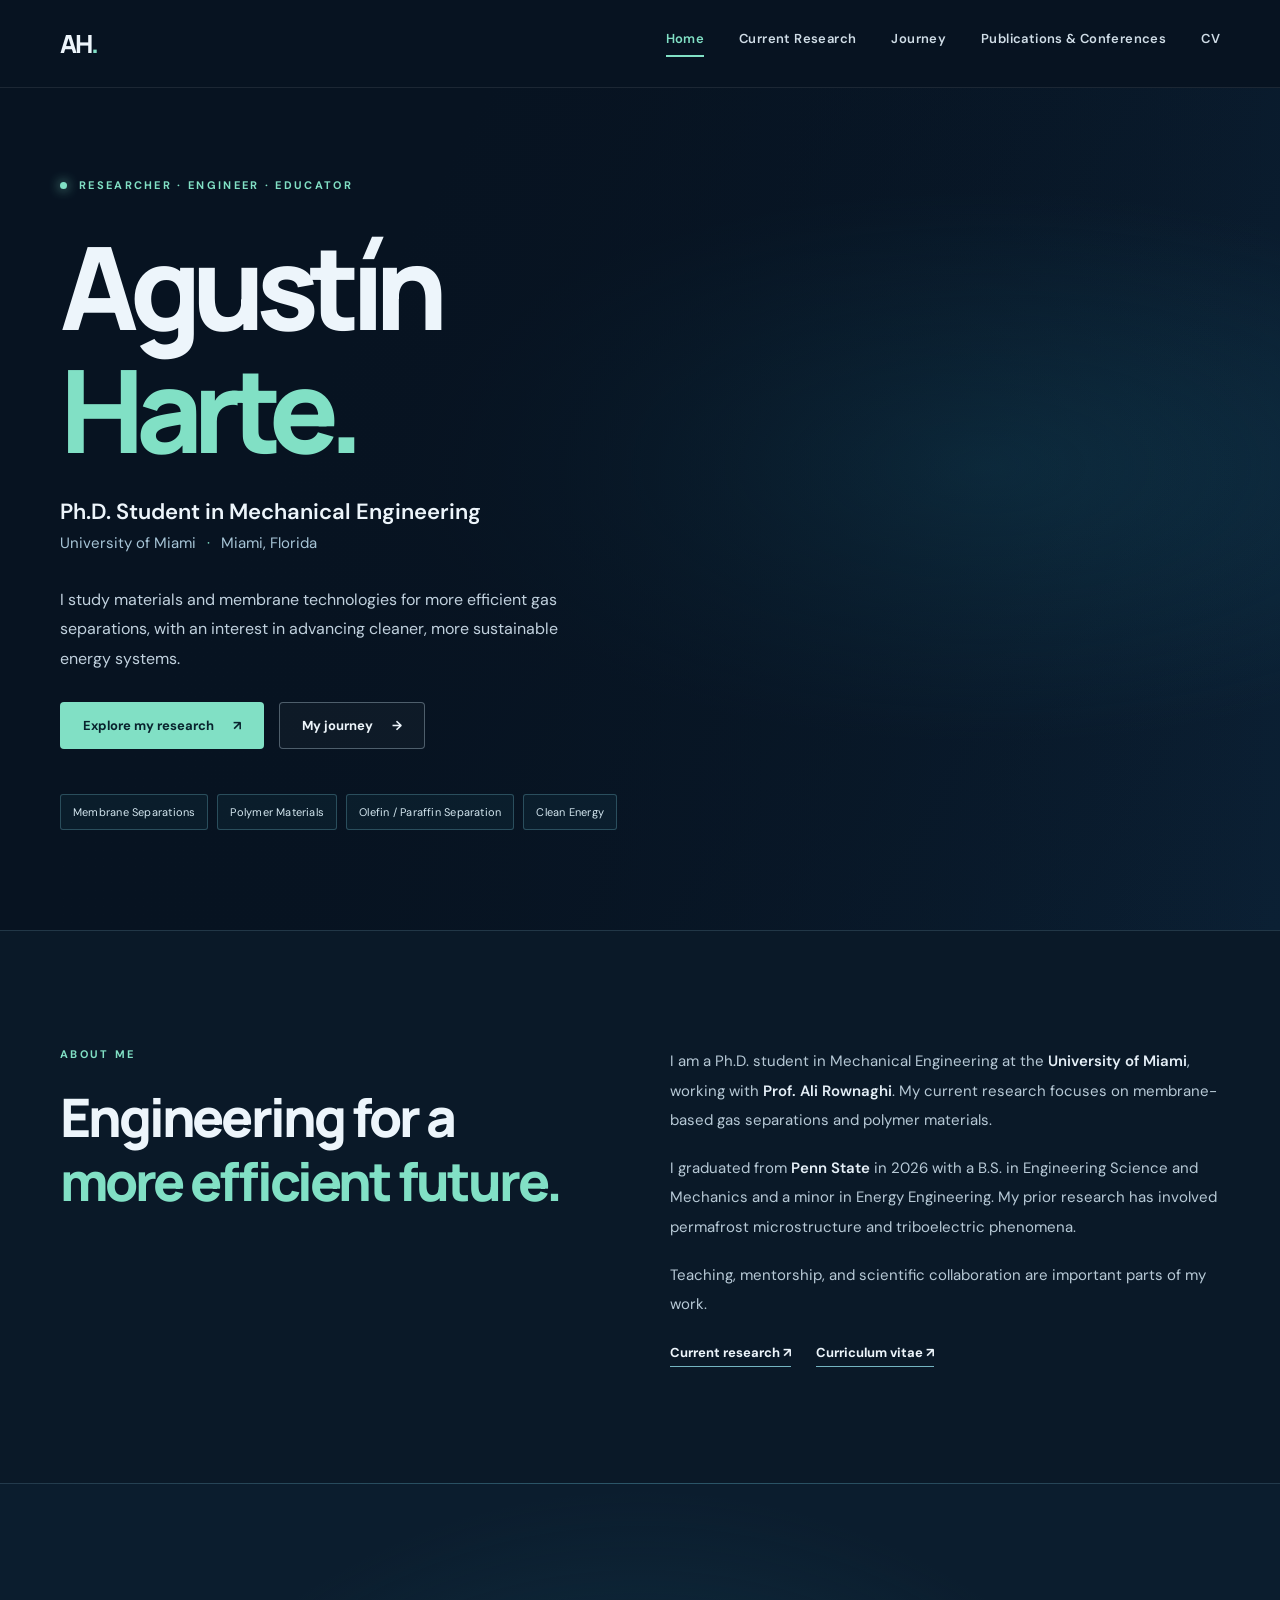
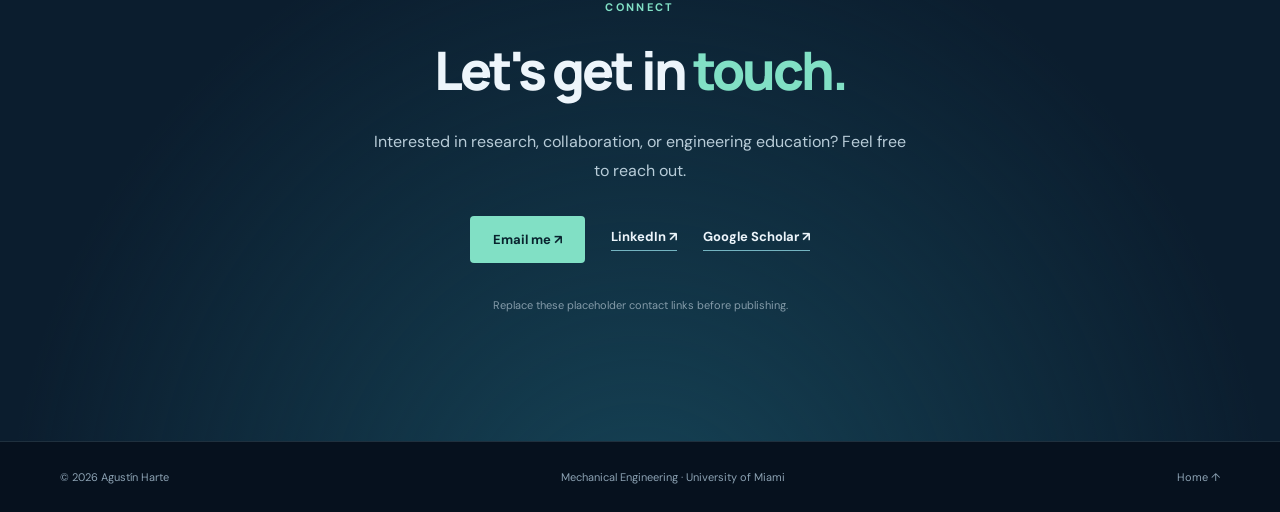
==== index.html @ 0db9b6f4 "Add files via upload" ====
<!doctype html>
<html lang="en">
<head><meta charset="utf-8"><meta name="viewport" content="width=device-width, initial-scale=1"><meta name="theme-color" content="#081423"><meta name="description" content="Agustín Harte — Ph.D. student in Mechanical Engineering at the University of Miami."><title>Home | Agustín Harte</title><link rel="icon" href="assets/favicon.svg" type="image/svg+xml"><link rel="stylesheet" href="style.css"></head>
<body>
<a class="skip-link" href="#main">Skip to content</a>
<header class="site-header"><a class="brand" href="index.html" aria-label="Agustín Harte home">AH<span class="brand-dot">.</span></a><button class="menu-toggle" type="button" aria-expanded="false" aria-controls="primary-nav" aria-label="Toggle navigation"><span></span><span></span><span></span></button><nav class="nav" id="primary-nav" aria-label="Main navigation"><a href="index.html" aria-current="page">Home</a>
<a href="research.html" >Current Research</a>
<a href="journey.html" >Journey</a>
<a href="publications.html" >Publications &amp; Conferences</a>
<a href="cv.html" >CV</a></nav></header>
<main id="main"><section class="hero" id="home" aria-labelledby="hero-title"><div class="hero-art" aria-hidden="true"></div><div class="hero-inner wrap"><div class="eyebrow"><span class="status-dot"></span> RESEARCHER · ENGINEER · EDUCATOR</div><h1 id="hero-title">Agustín<br><em>Harte.</em></h1><p class="hero-role">Ph.D. Student in Mechanical Engineering</p><p class="hero-affiliation">University of Miami <span class="divider-dot">·</span> Miami, Florida</p><p class="hero-intro">I study materials and membrane technologies for more efficient gas separations, with an interest in advancing cleaner, more sustainable energy systems.</p><div class="hero-actions"><a class="button primary" href="research.html">Explore my research <span aria-hidden="true">↗</span></a><a class="button secondary" href="journey.html">My journey <span aria-hidden="true">→</span></a></div><div class="research-tags" aria-label="Research interests"><span>Membrane Separations</span><span>Polymer Materials</span><span>Olefin / Paraffin Separation</span><span>Clean Energy</span></div></div></section>
<section class="section about-section"><div class="wrap about-grid"><div><p class="section-kicker">ABOUT ME</p><h2>Engineering for a <em>more efficient future.</em></h2></div><div class="body-copy"><p>I am a Ph.D. student in Mechanical Engineering at the <strong>University of Miami</strong>, working with <strong>Prof. Ali Rownaghi</strong>. My current research focuses on membrane-based gas separations and polymer materials.</p><p>I graduated from <strong>Penn State</strong> in 2026 with a B.S. in Engineering Science and Mechanics and a minor in Energy Engineering. My prior research has involved permafrost microstructure and triboelectric phenomena.</p><p>Teaching, mentorship, and scientific collaboration are important parts of my work.</p><div class="inline-actions"><a class="text-link" href="research.html">Current research ↗</a><a class="text-link" href="cv.html">Curriculum vitae ↗</a></div></div></div></section>
<section class="section contact-section"><div class="wrap contact-inner"><p class="section-kicker">CONNECT</p><h2>Let's get in <em>touch.</em></h2><p>Interested in research, collaboration, or engineering education? Feel free to reach out.</p><div class="contact-links"><a class="button primary" href="mailto:YOUR_EMAIL@example.com">Email me ↗</a><a class="text-link" href="https://www.linkedin.com/" target="_blank" rel="noopener noreferrer">LinkedIn ↗</a><a class="text-link" href="https://scholar.google.com/" target="_blank" rel="noopener noreferrer">Google Scholar ↗</a></div><p class="placeholder-note">Replace these placeholder contact links before publishing.</p></div></section></main>
<footer class="footer"><div class="wrap footer-inner"><span>© <span id="year">2026</span> Agustín Harte</span><span>Mechanical Engineering · University of Miami</span><a href="index.html">Home ↑</a></div></footer>
<script src="script.js" defer></script>
</body></html>
---- style.css ----
@import url('https://fonts.googleapis.com/css2?family=DM+Sans:wght@400;500;600;700&family=Manrope:wght@400;500;600;700;800&display=swap');
:root{--bg:#071321;--bg-soft:#0b1b2c;--bg-card:#102337;--ink:#edf5fb;--muted:#a9bbcb;--line:rgba(164,209,228,.16);--accent:#81e0c5;--accent-2:#76b9e8;--max:1160px}
*{box-sizing:border-box}html{scroll-behavior:smooth}body{margin:0;background:var(--bg);color:var(--ink);font-family:'DM Sans',sans-serif;-webkit-font-smoothing:antialiased}a{color:inherit;text-decoration:none}a:focus-visible{outline:2px solid var(--accent);outline-offset:5px}::selection{background:#76b9e8;color:#071321}.wrap{width:min(var(--max),calc(100% - 88px));margin:auto}.skip-link{position:absolute;left:20px;top:-80px;z-index:40;background:#fff;color:#111;padding:12px}.skip-link:focus{top:12px}
.site-header{height:88px;padding:0 max(44px,calc((100vw - var(--max))/2));display:flex;align-items:center;justify-content:space-between;position:absolute;z-index:10;width:100%;border-bottom:1px solid rgba(255,255,255,.085)}.brand{font:800 25px 'Manrope',sans-serif;letter-spacing:-.075em}.brand-dot{color:var(--accent)}.nav{display:flex;gap:35px}.nav a{font-size:13px;font-weight:600;letter-spacing:.03em;color:#d0dde7;transition:color .2s}.nav a:hover{color:var(--accent)}
.hero{min-height:790px;min-height:100svh;position:relative;display:flex;align-items:center;overflow:hidden;background:radial-gradient(ellipse at 77% 45%,rgba(20,76,98,.47),transparent 42%),linear-gradient(119deg,#071321 28%,#0b2034 100%)}.hero:after{content:"";position:absolute;inset:0;pointer-events:none;background:linear-gradient(90deg,#071321 0%,rgba(7,19,33,.96) 23%,rgba(7,19,33,.42) 67%,transparent 100%)}.hero-art{position:absolute;inset:0;background:url('assets/research-pattern.svg') no-repeat right 42% center;background-size:min(91vw,1100px) auto;opacity:.88}.hero-inner{position:relative;z-index:1;padding:150px 0 125px}.eyebrow,.section-kicker{font-size:11px;letter-spacing:.21em;font-weight:700;color:var(--accent)}.eyebrow{display:flex;align-items:center;gap:12px}.status-dot{height:7px;width:7px;background:var(--accent);border-radius:50%;box-shadow:0 0 12px var(--accent)}h1,h2,h3,p{margin-top:0}h1,h2,h3{font-family:'Manrope',sans-serif}h1{font-weight:800;font-size:clamp(72px,9vw,125px);letter-spacing:-.082em;line-height:1.07;margin:33px 0 25px}h1 em,h2 em{font-style:normal;color:var(--accent)}.hero-role{font-size:clamp(18px,2vw,22px);font-weight:600;margin:0 0 7px}.hero-affiliation{font-size:15px;color:#a7c5d7}.divider-dot{padding:0 7px;color:var(--accent)}.hero-intro{max-width:550px;color:#c1d1de;line-height:1.85;font-size:16px;margin:32px 0 29px}.hero-actions,.contact-links{display:flex;align-items:center;gap:15px;flex-wrap:wrap}.button{padding:14px 22px;display:inline-flex;align-items:center;gap:19px;font-size:13px;font-weight:700;border-radius:4px;transition:transform .2s,background .2s;border:1px solid transparent}.button:hover{transform:translateY(-2px)}.button.primary{background:var(--accent);color:#09232e}.button.primary:hover{background:#b3f4e3}.button.secondary{background:rgba(255,255,255,.03);border-color:rgba(208,234,246,.33);color:#edf5fb}.button.secondary:hover{background:rgba(255,255,255,.1)}.research-tags{display:flex;flex-wrap:wrap;gap:9px;margin-top:45px;max-width:640px}.research-tags span{font-size:11px;letter-spacing:.02em;color:#d3e6ef;border:1px solid rgba(125,204,218,.28);padding:10px 12px;background:rgba(22,60,77,.25);border-radius:3px}.scroll-cue{position:absolute;bottom:39px;z-index:2;left:max(44px,calc((100vw - var(--max))/2));font-size:11px;letter-spacing:.1em;color:#93adbe;text-transform:uppercase;display:flex;gap:14px;align-items:center}.scroll-cue span{font-size:19px;color:var(--accent)}
.section{padding:116px 0;border-top:1px solid var(--line);scroll-margin-top:0}.about-section{background:#0a1928}.about-grid{display:grid;grid-template-columns:1fr 1.1fr;gap:110px}.section-kicker{margin-bottom:24px}h2{font-size:clamp(34px,4.15vw,56px);line-height:1.2;letter-spacing:-.055em;font-weight:800;margin:0}.body-copy p{font-size:15px;color:#b7c9d6;line-height:1.95;margin-bottom:19px}.body-copy strong{color:#e5eff7;font-weight:600}.research-section{background:linear-gradient(180deg,#0b1c2d,#081625)}.section-heading{display:flex;justify-content:space-between;align-items:end;gap:30px;margin-bottom:43px}.section-side-note{font-size:14px;color:var(--muted);max-width:290px;line-height:1.7;margin:0 0 6px}.project-grid{display:grid;grid-template-columns:repeat(2,1fr);gap:20px}.project-card{background:rgba(18,42,61,.66);border:1px solid rgba(166,212,232,.15);min-width:0;transition:border-color .2s,transform .2s}.project-card:hover{border-color:rgba(129,224,197,.45);transform:translateY(-3px)}.project-card.featured{grid-column:span 2;display:grid;grid-template-columns:1fr 1.2fr}.project-graphic{height:185px;position:relative;overflow:hidden;background-color:#112a3c}.featured .project-graphic{height:100%;min-height:280px}.project-graphic-membrane{background:radial-gradient(circle at 58% 48%,#17495a,#071d2d 75%)}.project-graphic-membrane:before,.project-graphic-membrane:after{content:"";position:absolute;inset:-30%;transform:rotate(-19deg);background:repeating-linear-gradient(90deg,transparent 0 17px,rgba(129,224,197,.38) 18px 21px,transparent 22px 42px);mask-image:linear-gradient(0deg,transparent 14%,#000 36%,#000 66%,transparent 87%)}.project-graphic-membrane:after{transform:rotate(71deg);opacity:.32}.particle{position:absolute;width:15px;height:15px;border-radius:50%;background:#b2f1e3;box-shadow:0 0 25px #81e0c5;z-index:1}.p1{top:18%;left:14%}.p2{top:64%;left:22%}.p3{top:40%;left:68%}.p4{top:78%;left:78%}.p5{top:13%;left:83%}.project-graphic-ice{background:radial-gradient(circle at center,#2b6374,#0b2035 76%)}.crystal{position:absolute;inset:0;display:grid;place-items:center;font-size:150px;color:#a5dbe6;text-shadow:0 0 45px #54b2dc;opacity:.82}.project-graphic-tribo{background:linear-gradient(145deg,#18334b,#111b35)}.wave{position:absolute;width:120%;height:80px;left:-10%;border-top:3px solid #86dbcf;border-radius:50%;transform:rotate(-8deg)}.wave.one{top:35%}.wave.two{top:47%;border-color:#78abd9;opacity:.8}.wave.three{top:59%;border-color:#8ddfdb;opacity:.5}.project-content{padding:32px}.project-label,.project-meta,.timeline-date{font-size:10px;color:var(--accent);letter-spacing:.14em;font-weight:700}.project-content h3{font-size:22px;letter-spacing:-.035em;line-height:1.3;margin:14px 0}.project-content>p:not(.project-label){line-height:1.8;color:#b2c4d2;font-size:14px;max-width:540px}.project-meta{color:#8eaabd;margin-top:27px}.project-meta span{padding:0 6px;color:var(--accent)}
.background-section{background:#081725}.background-grid{display:grid;grid-template-columns:1fr 1fr;gap:110px}.background-note{max-width:360px;color:var(--muted);font-size:15px;line-height:1.8;margin-top:24px}.timeline{border-left:1px solid rgba(129,224,197,.4);padding:3px 0 0 28px}.timeline-item{position:relative;padding:0 0 37px}.timeline-item:last-child{padding-bottom:0}.timeline-item:before{content:"";position:absolute;width:8px;height:8px;left:-33px;top:3px;border-radius:50%;background:var(--accent);box-shadow:0 0 0 5px #081725}.timeline-item h3{font-size:20px;letter-spacing:-.03em;margin:10px 0 8px}.timeline-item p{color:var(--muted);line-height:1.75;font-size:14px;margin:0}
.contact-section{background:radial-gradient(ellipse at 50% 120%,#164457,transparent 70%),#0b1d2e;text-align:center}.contact-inner{max-width:760px}.contact-inner>p:not(.section-kicker):not(.placeholder-note){font-size:16px;color:#b8ccd8;line-height:1.8;max-width:540px;margin:26px auto 30px}.contact-links{justify-content:center;gap:26px}.text-link{font-size:13px;font-weight:700;border-bottom:1px solid #74b4c1;padding-bottom:5px}.text-link:hover{color:var(--accent)}.placeholder-note{color:#849ba9;font-size:11px;line-height:1.6;margin-top:34px}.placeholder-note code{color:#b3cdd7}.footer{background:#06111e;border-top:1px solid var(--line)}.footer-inner{padding:28px 0;display:flex;justify-content:space-between;gap:24px;font-size:11px;color:#8ca2b3}.footer a:hover{color:var(--accent)}
@media(max-width:800px){.wrap{width:min(var(--max),calc(100% - 44px))}.site-header{padding:0 22px;height:74px}.nav{gap:16px}.nav a{font-size:11px}.hero{min-height:790px}.hero-inner{padding:140px 0 125px}.hero:after{background:linear-gradient(90deg,#071321 0%,rgba(7,19,33,.9) 55%,rgba(7,19,33,.48) 100%)}.hero-art{opacity:.5;background-size:1100px auto;background-position:25% center}.scroll-cue{left:22px}.about-grid,.background-grid{grid-template-columns:1fr;gap:32px}.section{padding:84px 0}.project-card.featured{display:block}.featured .project-graphic{height:220px;min-height:0}}
@media(max-width:560px){.nav{gap:13px}.nav a{font-size:10px}.nav a:nth-child(3){display:none}.brand{font-size:22px}h1{font-size:clamp(67px,15vw,92px)}.hero-intro{font-size:14px}.hero-role{font-size:17px}.hero-affiliation{font-size:13px}.hero-actions{gap:10px}.button{padding:13px 15px;gap:10px}.research-tags{margin-top:33px}.research-tags span{font-size:10px;padding:8px 9px}.project-grid{grid-template-columns:1fr}.project-card.featured{grid-column:auto}.section-heading{display:block}.section-side-note{margin-top:20px}.project-content{padding:25px}.footer-inner{flex-wrap:wrap;justify-content:center;text-align:center}.contact-links{gap:20px}}
@media(prefers-reduced-motion:reduce){html{scroll-behavior:auto}*,*:before,*:after{transition:none!important}}

/* Five-page navigation and interior pages */
.site-header{position:relative;background:#071321}.nav a[aria-current="page"]{color:var(--accent);border-bottom:2px solid var(--accent);padding-bottom:8px}.menu-toggle{display:none;background:none;border:0;cursor:pointer;padding:10px}.menu-toggle span{display:block;width:24px;height:2px;background:var(--ink);margin:5px 0}.hero{min-height:calc(100svh - 88px)}.hero-inner{padding:90px 0 100px}.page-heading{position:relative;overflow:hidden;padding:105px 0 105px;background:radial-gradient(ellipse at 78% 50%,rgba(20,76,98,.55),transparent 50%),#081827}.page-heading:after{content:"";position:absolute;inset:0;background:url('assets/research-pattern.svg') no-repeat right center;background-size:800px auto;opacity:.13;pointer-events:none}.page-heading .wrap{position:relative;z-index:1}.page-heading h1{font-size:clamp(45px,6.6vw,84px);line-height:1.13;max-width:1000px;margin:20px 0 25px}.page-lead{color:#b8cdd9;font-size:clamp(16px,1.8vw,20px);line-height:1.75;max-width:680px}.inline-actions{display:flex;gap:25px;flex-wrap:wrap;margin-top:25px}.research-detail-grid,.cv-grid{display:grid;grid-template-columns:repeat(3,1fr);gap:20px;margin-top:24px}.cv-grid{grid-template-columns:repeat(2,1fr);margin-top:30px}.info-panel{padding:31px;background:#102337;border:1px solid var(--line)}.info-panel h3{font-size:19px;margin:10px 0 12px}.info-panel p{font-size:14px;color:var(--muted);line-height:1.8;margin-bottom:17px}.info-panel p:last-child{margin-bottom:0}.editor-note{color:#91a9b8;font-size:12px;line-height:1.8;margin:22px 0 0}.listing-group+.listing-group{margin-top:76px}.listing-head{display:flex;justify-content:space-between;align-items:center;gap:20px;margin-bottom:25px}.listing-head h2{font-size:37px}.listing-entry{border-top:1px solid var(--line);padding:27px 0}.listing-entry h3{font-size:21px;margin:12px 0 7px}.listing-entry p{color:var(--muted);font-size:15px;line-height:1.8}.pill{display:inline-block;color:var(--accent);font-size:12px;border:1px solid rgba(129,224,197,.4);border-radius:30px;padding:10px 14px;white-space:nowrap}.cv-banner{display:flex;align-items:center;justify-content:space-between;gap:35px;background:#102337;padding:36px;border:1px solid var(--line)}.cv-banner h2{font-size:35px}.cv-banner p:not(.section-kicker){color:var(--muted);max-width:590px;line-height:1.8;margin:17px 0 0}.cv-banner code{color:#e3eefa}.timeline-item p{max-width:480px}
@media(max-width:900px){.nav{gap:17px}.nav a{font-size:11px}.research-detail-grid{grid-template-columns:1fr 1fr}}
@media(max-width:680px){.site-header{height:74px}.menu-toggle{display:block}.nav{display:none;position:absolute;top:74px;left:0;right:0;background:#0a1b2c;border-bottom:1px solid var(--line);padding:15px 22px 23px;flex-direction:column;gap:0;box-shadow:0 16px 30px rgba(0,0,0,.35)}.nav.open{display:flex}.nav a{padding:13px 5px;font-size:14px}.nav a[aria-current="page"]{padding-bottom:13px;border:0}.hero{min-height:calc(100svh - 74px)}.hero-inner{padding:85px 0 90px}.page-heading{padding:75px 0}.research-detail-grid,.cv-grid{grid-template-columns:1fr}.cv-banner{display:block}.cv-banner .pill{margin-top:20px}.listing-head{align-items:flex-start;flex-direction:column}.listing-head h2{font-size:31px}}
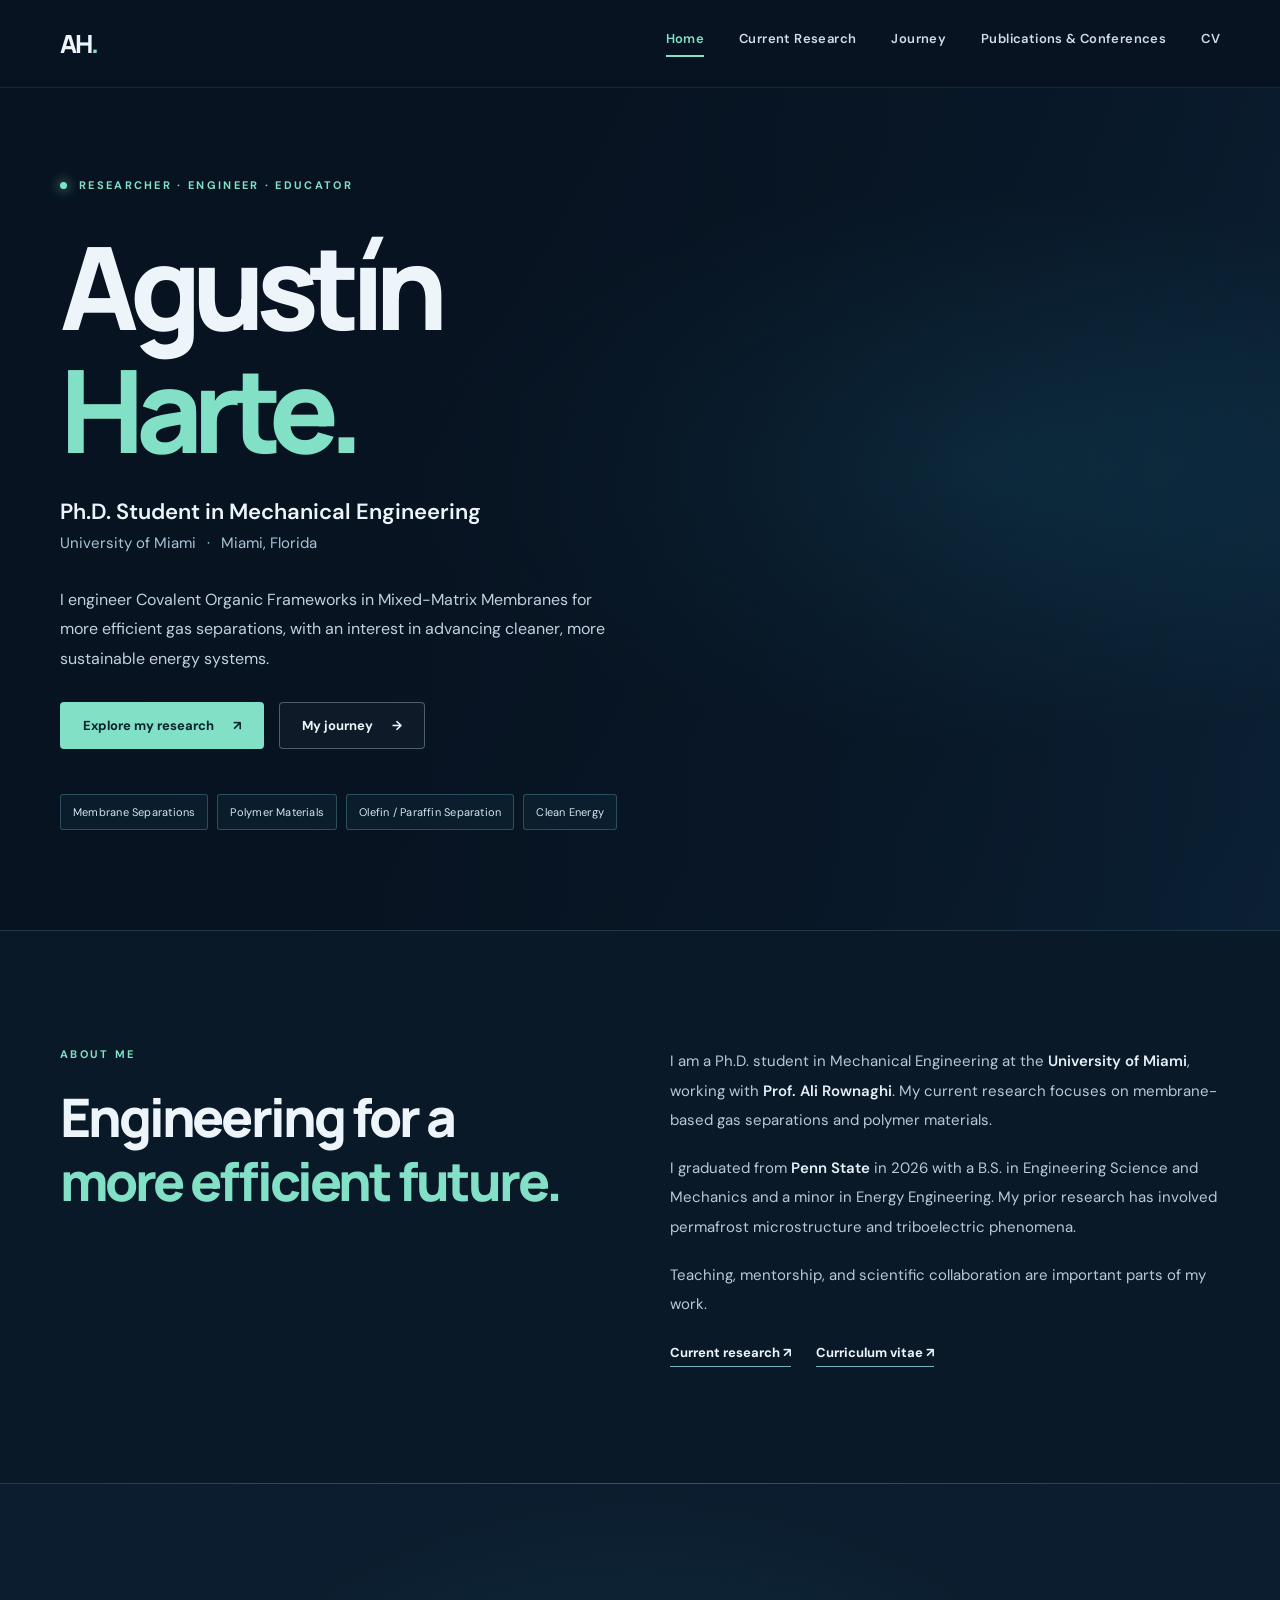
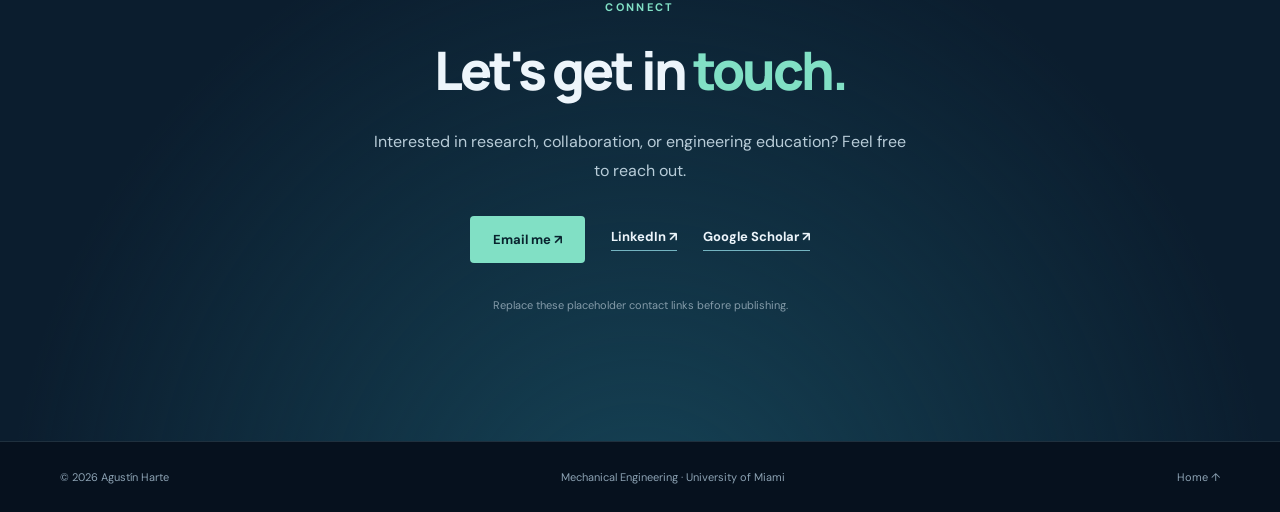
==== commit 4c1bb880: "Update index.html" ====
--- a/index.html
+++ b/index.html
@@ -1,16 +1,226 @@
+
 <!doctype html>
 <html lang="en">
-<head><meta charset="utf-8"><meta name="viewport" content="width=device-width, initial-scale=1"><meta name="theme-color" content="#081423"><meta name="description" content="Agustín Harte — Ph.D. student in Mechanical Engineering at the University of Miami."><title>Home | Agustín Harte</title><link rel="icon" href="assets/favicon.svg" type="image/svg+xml"><link rel="stylesheet" href="style.css"></head>
+
+<head>
+    <meta charset="utf-8">
+    <meta name="viewport" content="width=device-width, initial-scale=1">
+    <meta name="theme-color" content="#081423">
+    <meta name="description" content="Agustín Harte — Ph.D. student in Mechanical Engineering at the University of Miami.">
+
+    <title>Home | Agustín Harte</title>
+
+    <link rel="icon" href="assets/favicon.svg" type="image/svg+xml">
+    <link rel="stylesheet" href="style.css">
+</head>
+
 <body>
-<a class="skip-link" href="#main">Skip to content</a>
-<header class="site-header"><a class="brand" href="index.html" aria-label="Agustín Harte home">AH<span class="brand-dot">.</span></a><button class="menu-toggle" type="button" aria-expanded="false" aria-controls="primary-nav" aria-label="Toggle navigation"><span></span><span></span><span></span></button><nav class="nav" id="primary-nav" aria-label="Main navigation"><a href="index.html" aria-current="page">Home</a>
-<a href="research.html" >Current Research</a>
-<a href="journey.html" >Journey</a>
-<a href="publications.html" >Publications &amp; Conferences</a>
-<a href="cv.html" >CV</a></nav></header>
-<main id="main"><section class="hero" id="home" aria-labelledby="hero-title"><div class="hero-art" aria-hidden="true"></div><div class="hero-inner wrap"><div class="eyebrow"><span class="status-dot"></span> RESEARCHER · ENGINEER · EDUCATOR</div><h1 id="hero-title">Agustín<br><em>Harte.</em></h1><p class="hero-role">Ph.D. Student in Mechanical Engineering</p><p class="hero-affiliation">University of Miami <span class="divider-dot">·</span> Miami, Florida</p><p class="hero-intro">I study materials and membrane technologies for more efficient gas separations, with an interest in advancing cleaner, more sustainable energy systems.</p><div class="hero-actions"><a class="button primary" href="research.html">Explore my research <span aria-hidden="true">↗</span></a><a class="button secondary" href="journey.html">My journey <span aria-hidden="true">→</span></a></div><div class="research-tags" aria-label="Research interests"><span>Membrane Separations</span><span>Polymer Materials</span><span>Olefin / Paraffin Separation</span><span>Clean Energy</span></div></div></section>
-<section class="section about-section"><div class="wrap about-grid"><div><p class="section-kicker">ABOUT ME</p><h2>Engineering for a <em>more efficient future.</em></h2></div><div class="body-copy"><p>I am a Ph.D. student in Mechanical Engineering at the <strong>University of Miami</strong>, working with <strong>Prof. Ali Rownaghi</strong>. My current research focuses on membrane-based gas separations and polymer materials.</p><p>I graduated from <strong>Penn State</strong> in 2026 with a B.S. in Engineering Science and Mechanics and a minor in Energy Engineering. My prior research has involved permafrost microstructure and triboelectric phenomena.</p><p>Teaching, mentorship, and scientific collaboration are important parts of my work.</p><div class="inline-actions"><a class="text-link" href="research.html">Current research ↗</a><a class="text-link" href="cv.html">Curriculum vitae ↗</a></div></div></div></section>
-<section class="section contact-section"><div class="wrap contact-inner"><p class="section-kicker">CONNECT</p><h2>Let's get in <em>touch.</em></h2><p>Interested in research, collaboration, or engineering education? Feel free to reach out.</p><div class="contact-links"><a class="button primary" href="mailto:YOUR_EMAIL@example.com">Email me ↗</a><a class="text-link" href="https://www.linkedin.com/" target="_blank" rel="noopener noreferrer">LinkedIn ↗</a><a class="text-link" href="https://scholar.google.com/" target="_blank" rel="noopener noreferrer">Google Scholar ↗</a></div><p class="placeholder-note">Replace these placeholder contact links before publishing.</p></div></section></main>
-<footer class="footer"><div class="wrap footer-inner"><span>© <span id="year">2026</span> Agustín Harte</span><span>Mechanical Engineering · University of Miami</span><a href="index.html">Home ↑</a></div></footer>
-<script src="script.js" defer></script>
-</body></html>+
+    <!-- SKIP LINK -->
+    <a class="skip-link" href="#main">Skip to content</a>
+
+
+    <!-- HEADER AND NAVIGATION -->
+    <header class="site-header">
+
+        <a class="brand" href="index.html" aria-label="Agustín Harte home">
+            AH<span class="brand-dot">.</span>
+        </a>
+
+        <button class="menu-toggle" type="button" aria-expanded="false" aria-controls="primary-nav" aria-label="Toggle navigation">
+            <span></span>
+            <span></span>
+            <span></span>
+        </button>
+
+        <nav class="nav" id="primary-nav" aria-label="Main navigation">
+            <a href="index.html" aria-current="page">Home</a>
+            <a href="research.html">Current Research</a>
+            <a href="journey.html">Journey</a>
+            <a href="publications.html">Publications &amp; Conferences</a>
+            <a href="cv.html">CV</a>
+        </nav>
+
+    </header>
+
+
+    <!-- MAIN CONTENT -->
+    <main id="main">
+
+
+        <!-- HOME / HERO SECTION -->
+        <section class="hero" id="home" aria-labelledby="hero-title">
+
+            <div class="hero-art" aria-hidden="true"></div>
+
+            <div class="hero-inner wrap">
+
+                <!-- Introduction label -->
+                <div class="eyebrow">
+                    <span class="status-dot"></span>
+                    RESEARCHER · ENGINEER · EDUCATOR
+                </div>
+
+                <!-- Name -->
+                <h1 id="hero-title">
+                    Agustín<br>
+                    <em>Harte.</em>
+                </h1>
+
+                <!-- Academic position -->
+                <p class="hero-role">Ph.D. Student in Mechanical Engineering</p>
+
+                <!-- University -->
+                <p class="hero-affiliation">
+                    University of Miami
+                    <span class="divider-dot">·</span>
+                    Miami, Florida
+                </p>
+
+                <!-- Research introduction -->
+                <p class="hero-intro">
+                    I engineer Covalent Organic Frameworks in Mixed-Matrix Membranes for more efficient gas separations, with an interest in advancing cleaner, more sustainable energy systems.
+                </p>
+
+                <!-- Navigation buttons -->
+                <div class="hero-actions">
+
+                    <a class="button primary" href="research.html">
+                        Explore my research <span aria-hidden="true">↗</span>
+                    </a>
+
+                    <a class="button secondary" href="journey.html">
+                        My journey <span aria-hidden="true">→</span>
+                    </a>
+
+                </div>
+
+                <!-- Research interests -->
+                <div class="research-tags" aria-label="Research interests">
+                    <span>Membrane Separations</span>
+                    <span>Polymer Materials</span>
+                    <span>Olefin / Paraffin Separation</span>
+                    <span>Clean Energy</span>
+                </div>
+
+            </div>
+
+        </section>
+
+
+        <!-- ABOUT ME SECTION -->
+        <section class="section about-section">
+
+            <div class="wrap about-grid">
+
+                <!-- Section title -->
+                <div>
+
+                    <p class="section-kicker">ABOUT ME</p>
+
+                    <h2>
+                        Engineering for a
+                        <em>more efficient future.</em>
+                    </h2>
+
+                </div>
+
+                <!-- About me paragraphs -->
+                <div class="body-copy">
+
+                    <p>
+                        I am a Ph.D. student in Mechanical Engineering at the <strong>University of Miami</strong>, working with <strong>Prof. Ali Rownaghi</strong>. My current research focuses on membrane-based gas separations and polymer materials.
+                    </p>
+
+                    <p>
+                        I graduated from <strong>Penn State</strong> in 2026 with a B.S. in Engineering Science and Mechanics and a minor in Energy Engineering. My prior research has involved permafrost microstructure and triboelectric phenomena.
+                    </p>
+
+                    <p>
+                        Teaching, mentorship, and scientific collaboration are important parts of my work.
+                    </p>
+
+                    <!-- About me links -->
+                    <div class="inline-actions">
+
+                        <a class="text-link" href="research.html">
+                            Current research ↗
+                        </a>
+
+                        <a class="text-link" href="cv.html">
+                            Curriculum vitae ↗
+                        </a>
+
+                    </div>
+
+                </div>
+
+            </div>
+
+        </section>
+
+
+        <!-- CONTACT SECTION -->
+        <section class="section contact-section">
+
+            <div class="wrap contact-inner">
+
+                <p class="section-kicker">CONNECT</p>
+
+                <h2>
+                    Let's get in <em>touch.</em>
+                </h2>
+
+                <p>
+                    Interested in research, collaboration, or engineering education? Feel free to reach out.
+                </p>
+
+                <!-- Contact links -->
+                <div class="contact-links">
+
+                    <a class="button primary" href="mailto:YOUR_EMAIL@example.com">
+                        Email me ↗
+                    </a>
+
+                    <a class="text-link" href="https://www.linkedin.com/" target="_blank" rel="noopener noreferrer">
+                        LinkedIn ↗
+                    </a>
+
+                    <a class="text-link" href="https://scholar.google.com/" target="_blank" rel="noopener noreferrer">
+                        Google Scholar ↗
+                    </a>
+
+                </div>
+
+                <p class="placeholder-note">
+                    Replace these placeholder contact links before publishing.
+                </p>
+
+            </div>
+
+        </section>
+
+    </main>
+
+
+    <!-- FOOTER -->
+    <footer class="footer">
+
+        <div class="wrap footer-inner">
+
+            <span>© <span id="year">2026</span> Agustín Harte</span>
+
+            <span>Mechanical Engineering · University of Miami</span>
+
+            <a href="index.html">Home ↑</a>
+
+        </div>
+
+    </footer>
+
+
+    <!-- JAVASCRIPT -->
+    <script src="script.js" defer></script>
+
+</body>
+</html>
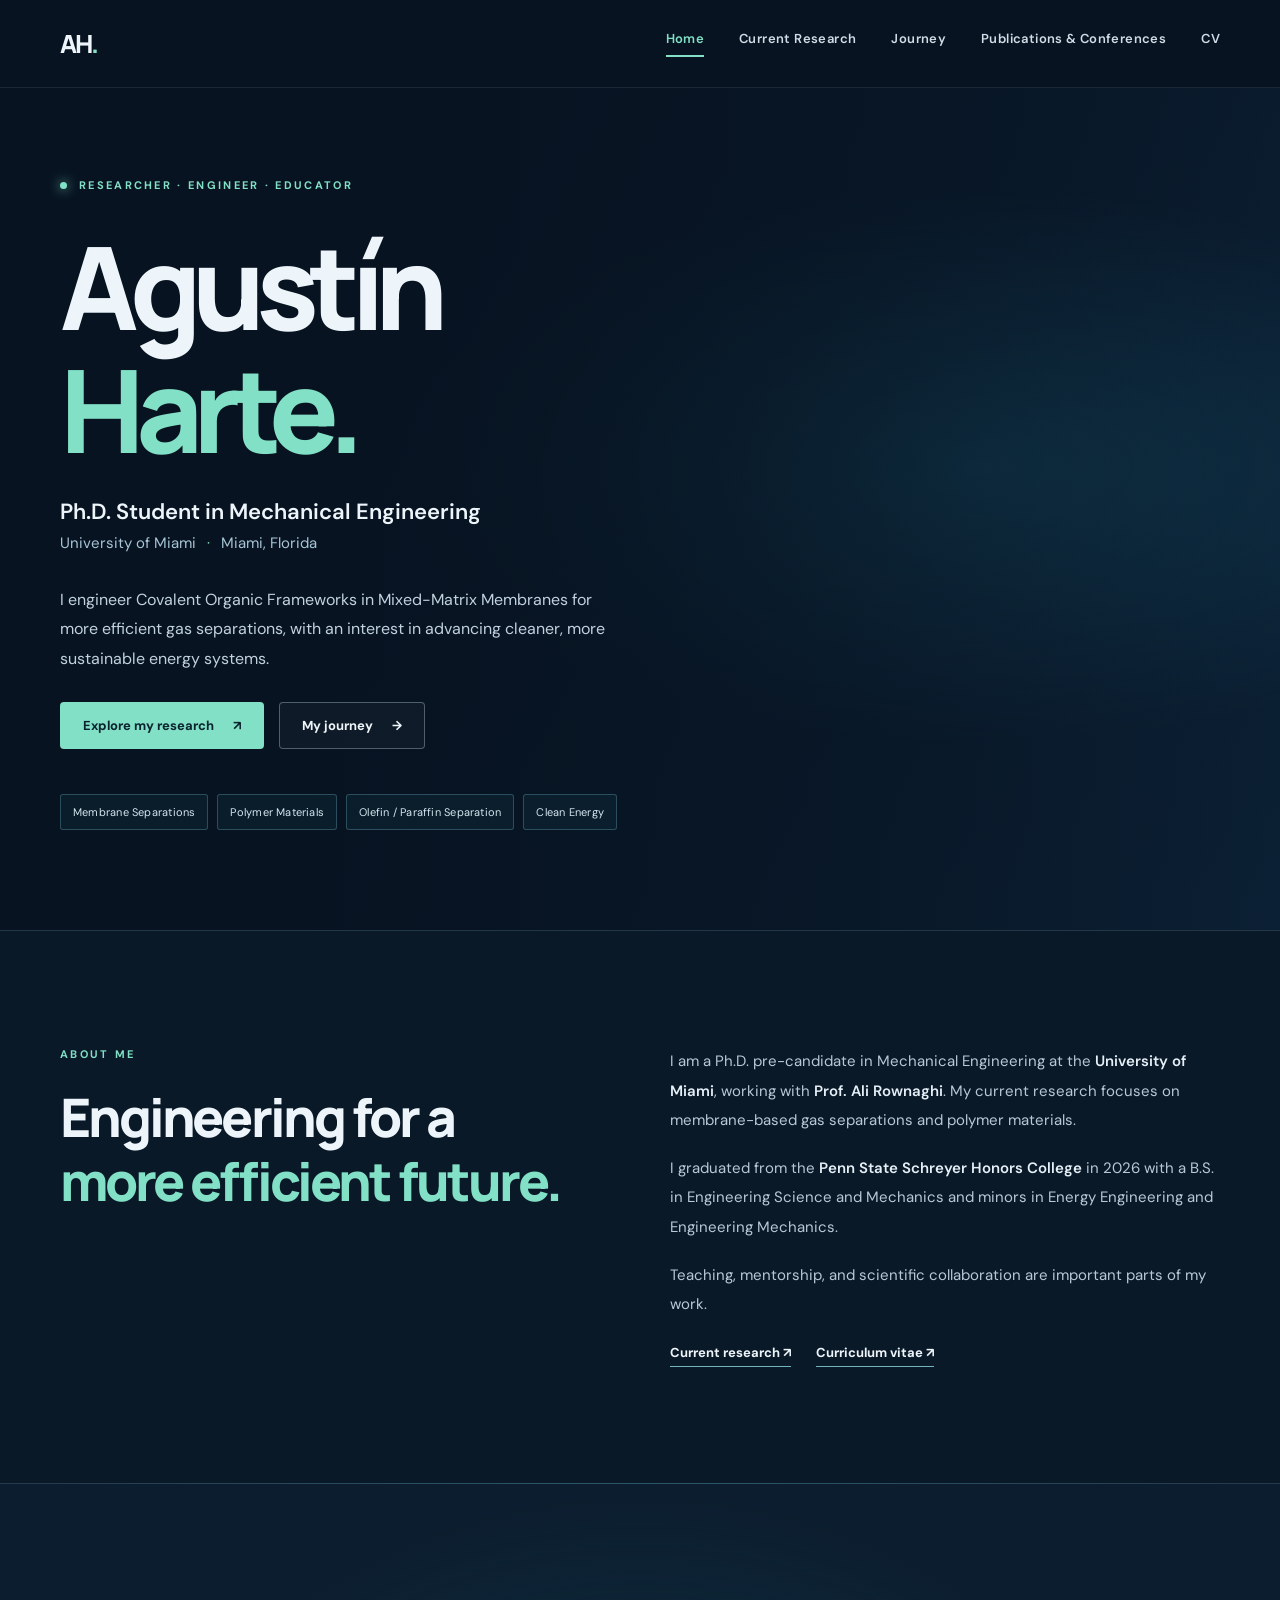
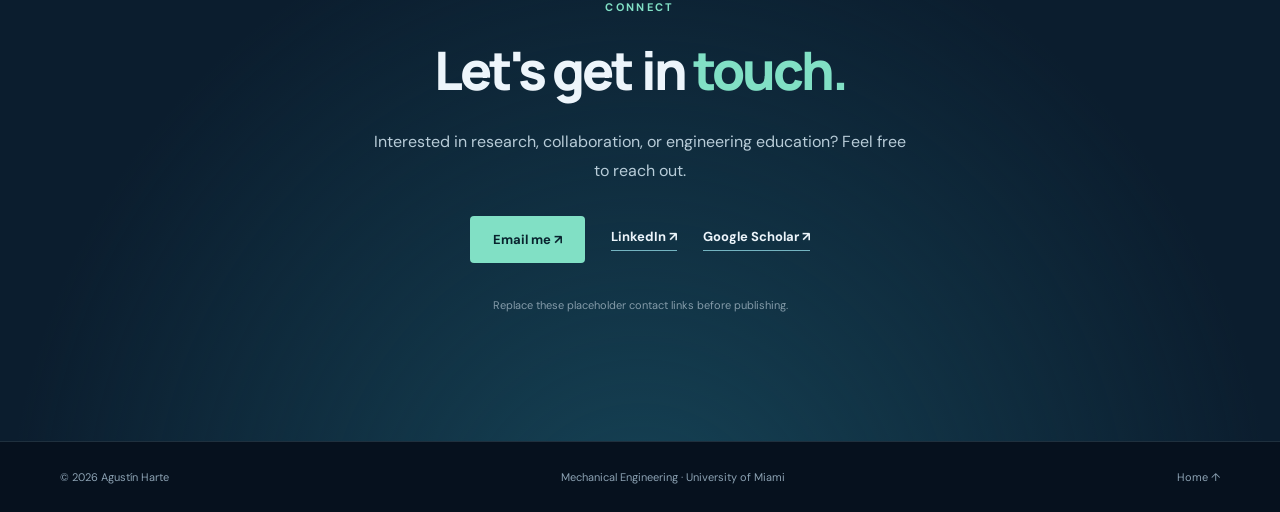
==== commit 9f7c5157: "Update index.html" ====
--- a/index.html
+++ b/index.html
@@ -129,11 +129,11 @@
                 <div class="body-copy">
 
                     <p>
-                        I am a Ph.D. student in Mechanical Engineering at the <strong>University of Miami</strong>, working with <strong>Prof. Ali Rownaghi</strong>. My current research focuses on membrane-based gas separations and polymer materials.
+                        I am a Ph.D. pre-candidate in Mechanical Engineering at the <strong>University of Miami</strong>, working with <strong>Prof. Ali Rownaghi</strong>. My current research focuses on membrane-based gas separations and polymer materials.
                     </p>
 
                     <p>
-                        I graduated from <strong>Penn State</strong> in 2026 with a B.S. in Engineering Science and Mechanics and a minor in Energy Engineering. My prior research has involved permafrost microstructure and triboelectric phenomena.
+                        I graduated from the <strong>Penn State Schreyer Honors College</strong> in 2026 with a B.S. in Engineering Science and Mechanics and minors in Energy Engineering and Engineering Mechanics. 
                     </p>
 
                     <p>
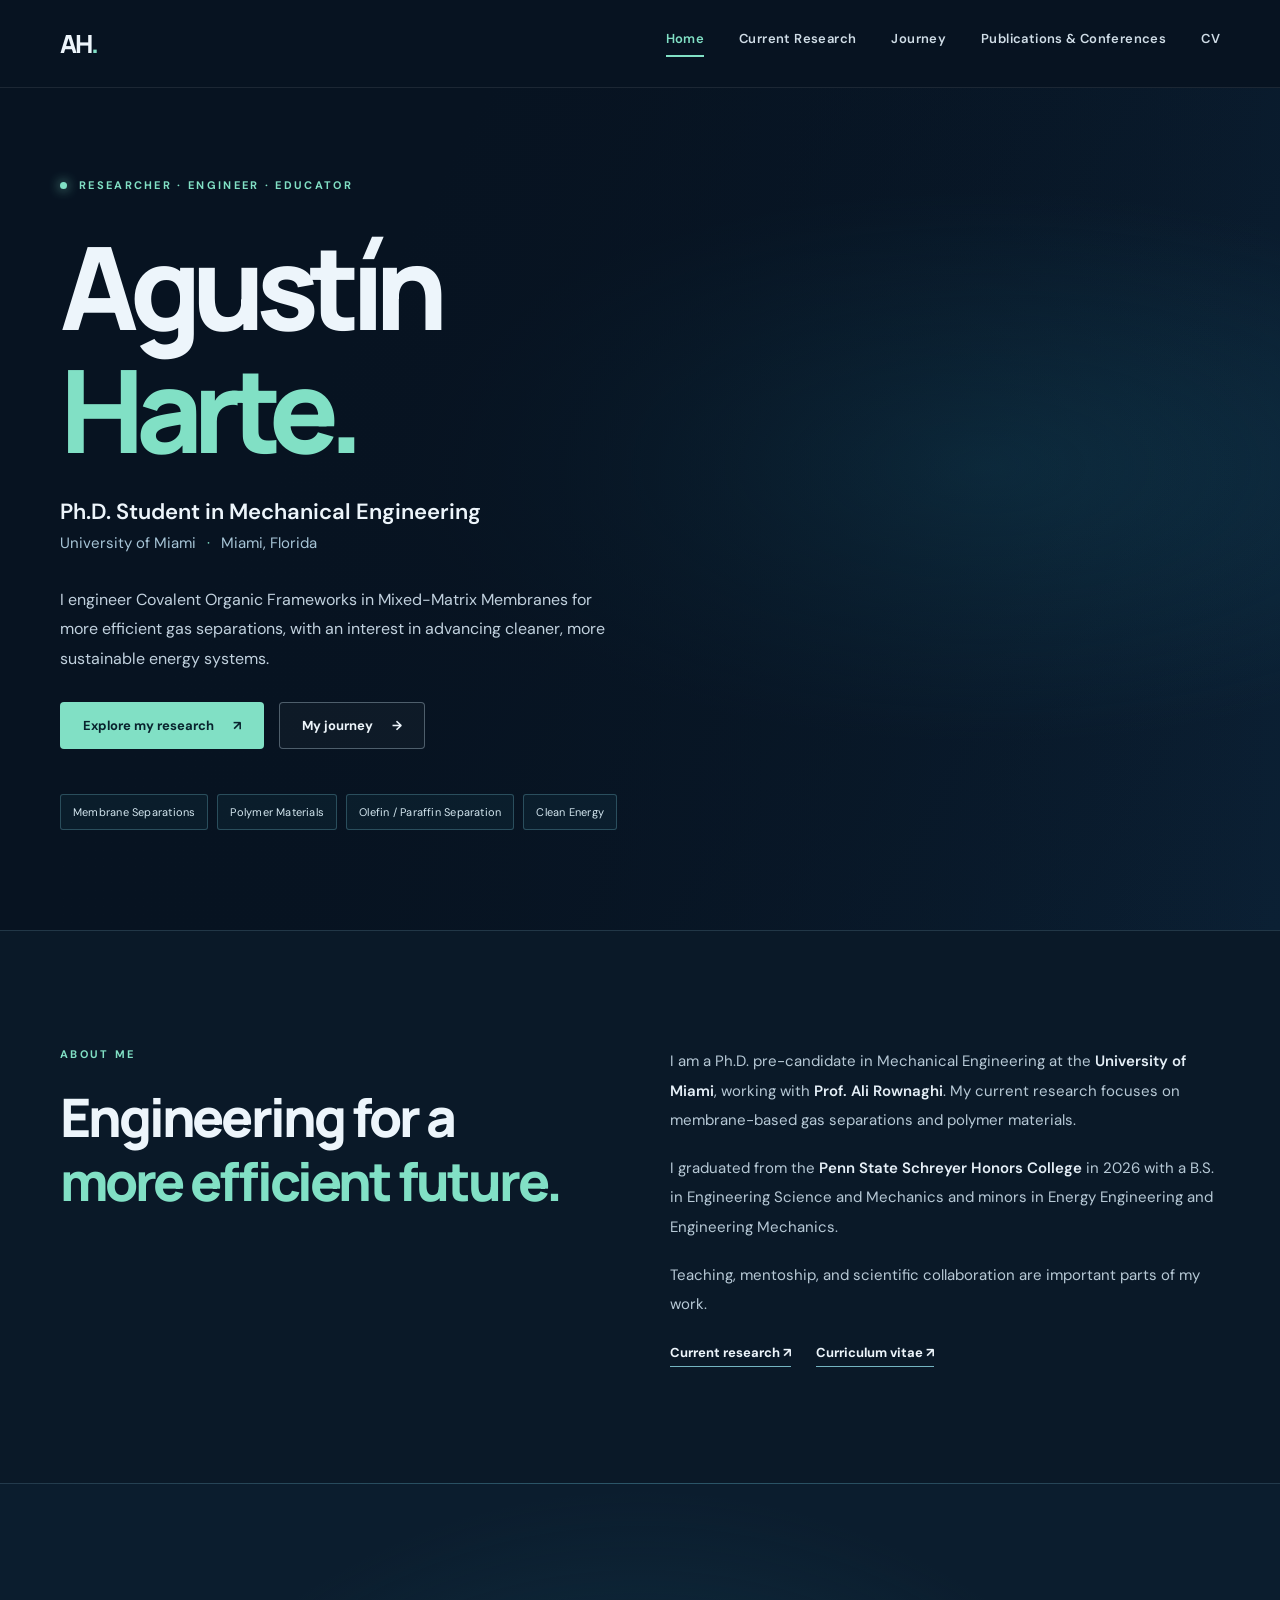
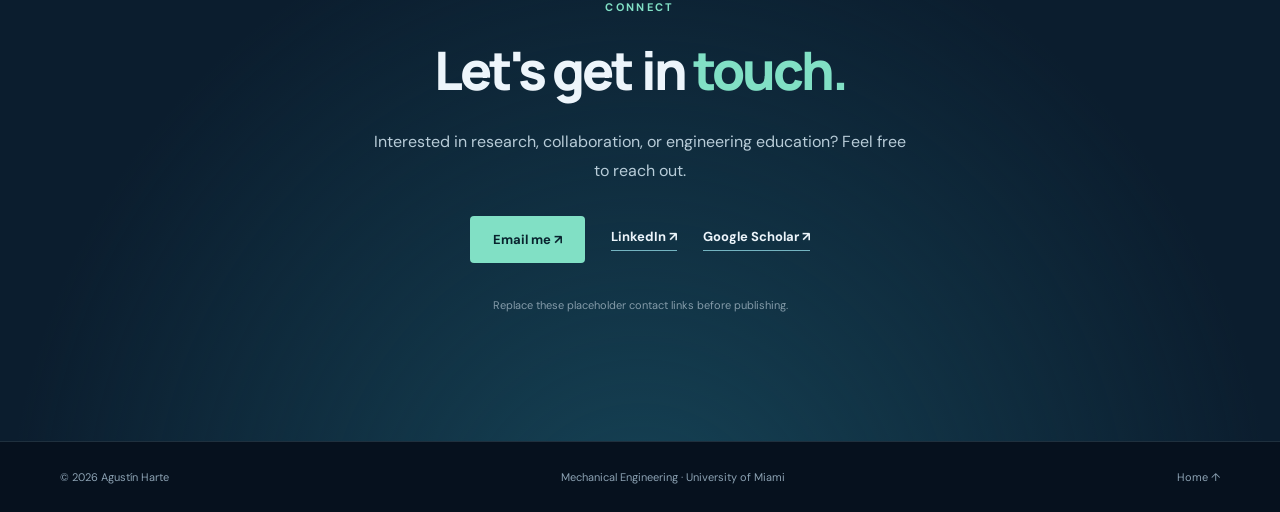
==== commit 06173ee6: "Update index.html" ====
--- a/index.html
+++ b/index.html
@@ -137,7 +137,7 @@
                     </p>
 
                     <p>
-                        Teaching, mentorship, and scientific collaboration are important parts of my work.
+                        Teaching, mentoship, and scientific collaboration are important parts of my work.
                     </p>
 
                     <!-- About me links -->
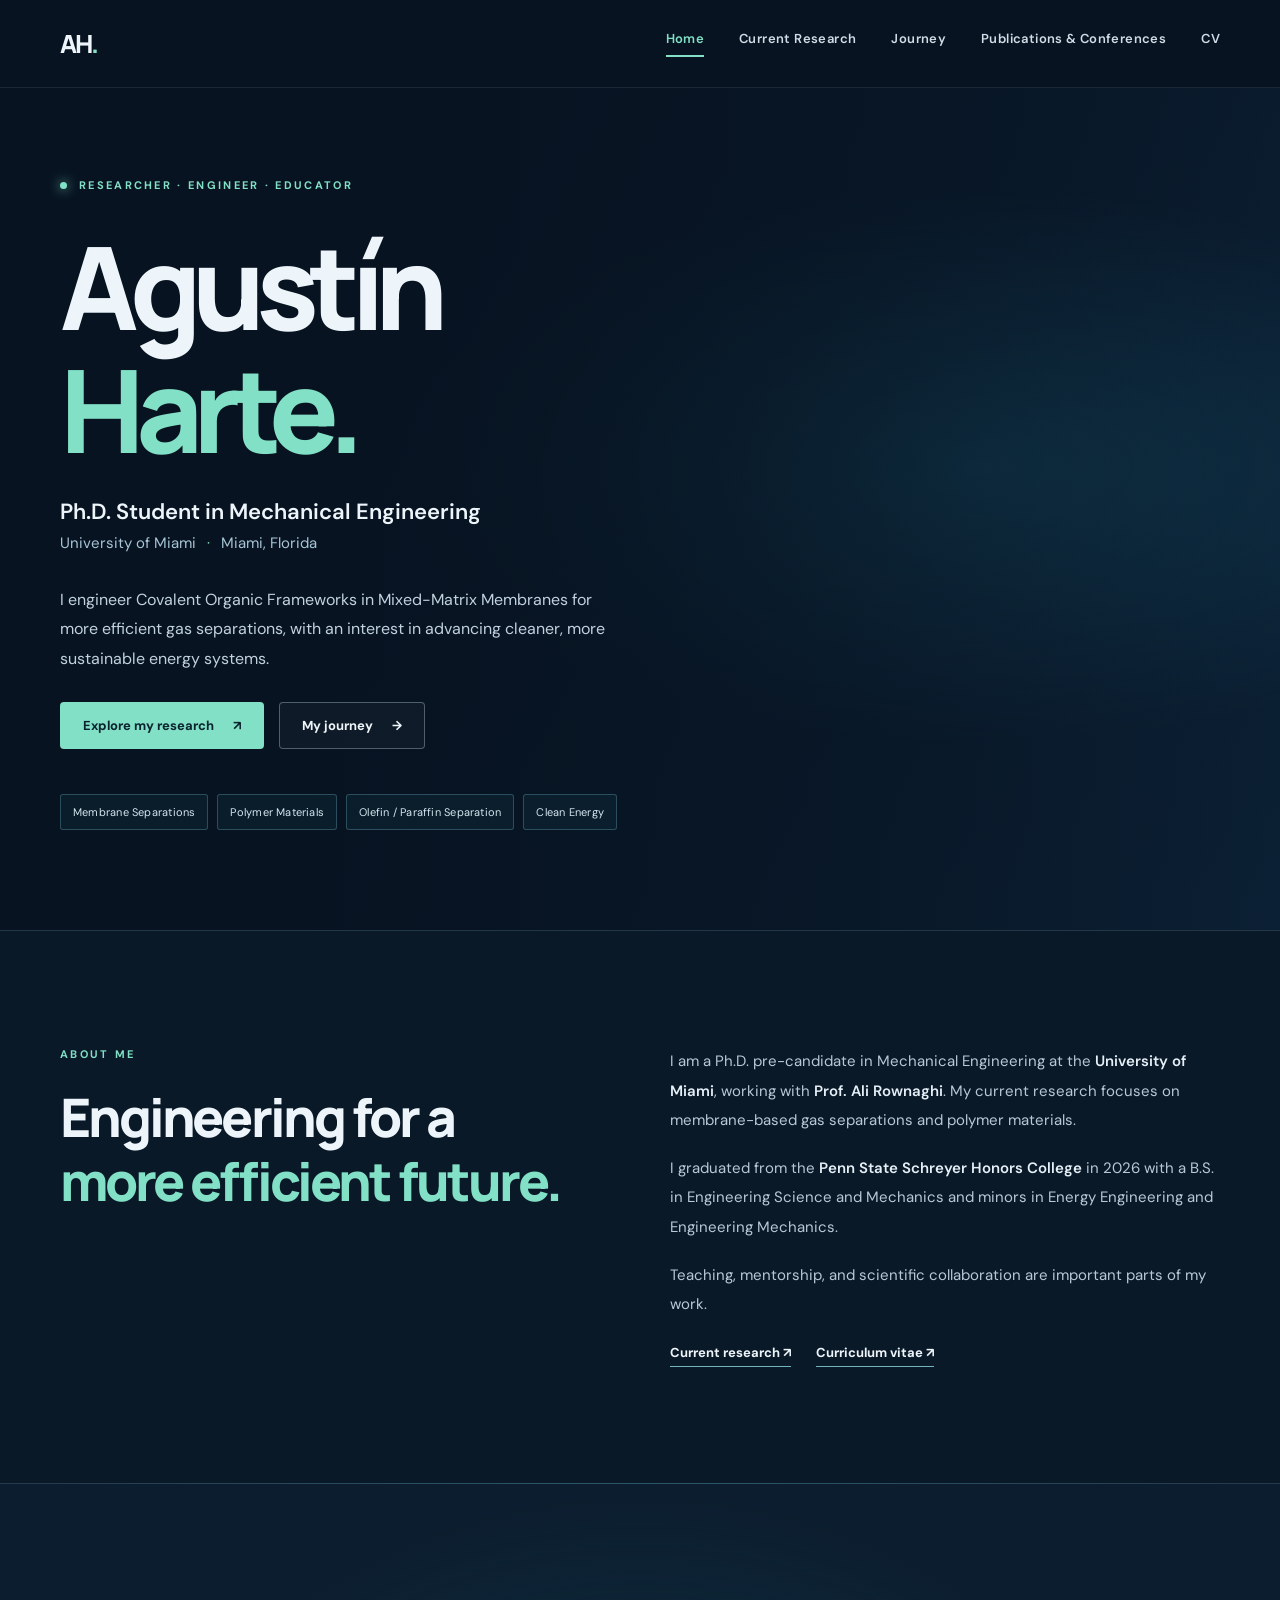
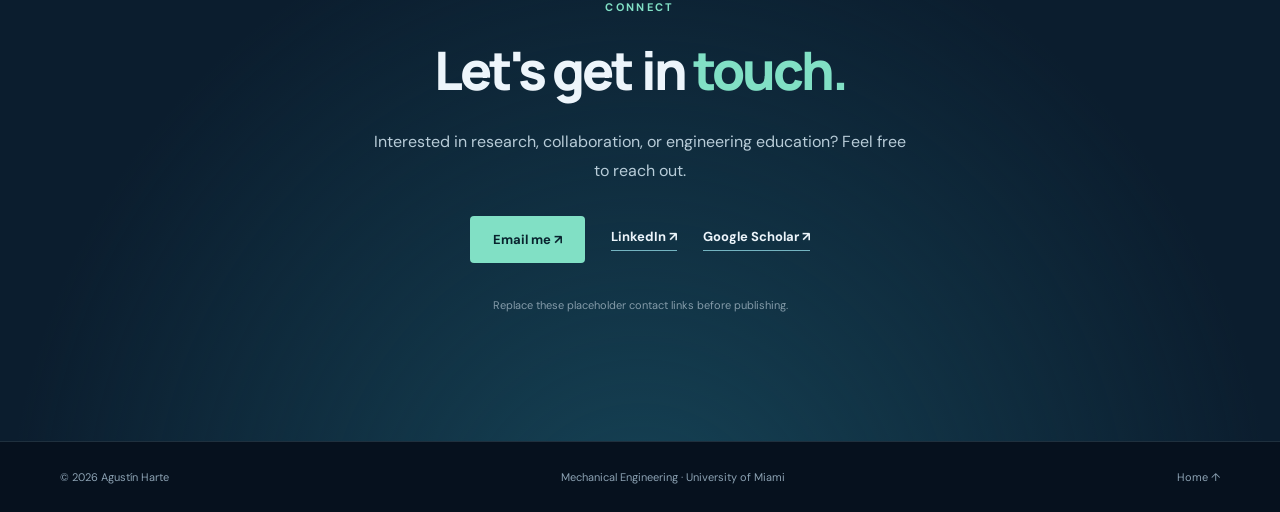
==== commit 3989f3a9: "Update index.html" ====
--- a/index.html
+++ b/index.html
@@ -137,7 +137,7 @@
                     </p>
 
                     <p>
-                        Teaching, mentoship, and scientific collaboration are important parts of my work.
+                        Teaching, mentorship, and scientific collaboration are important parts of my work.
                     </p>
 
                     <!-- About me links -->
